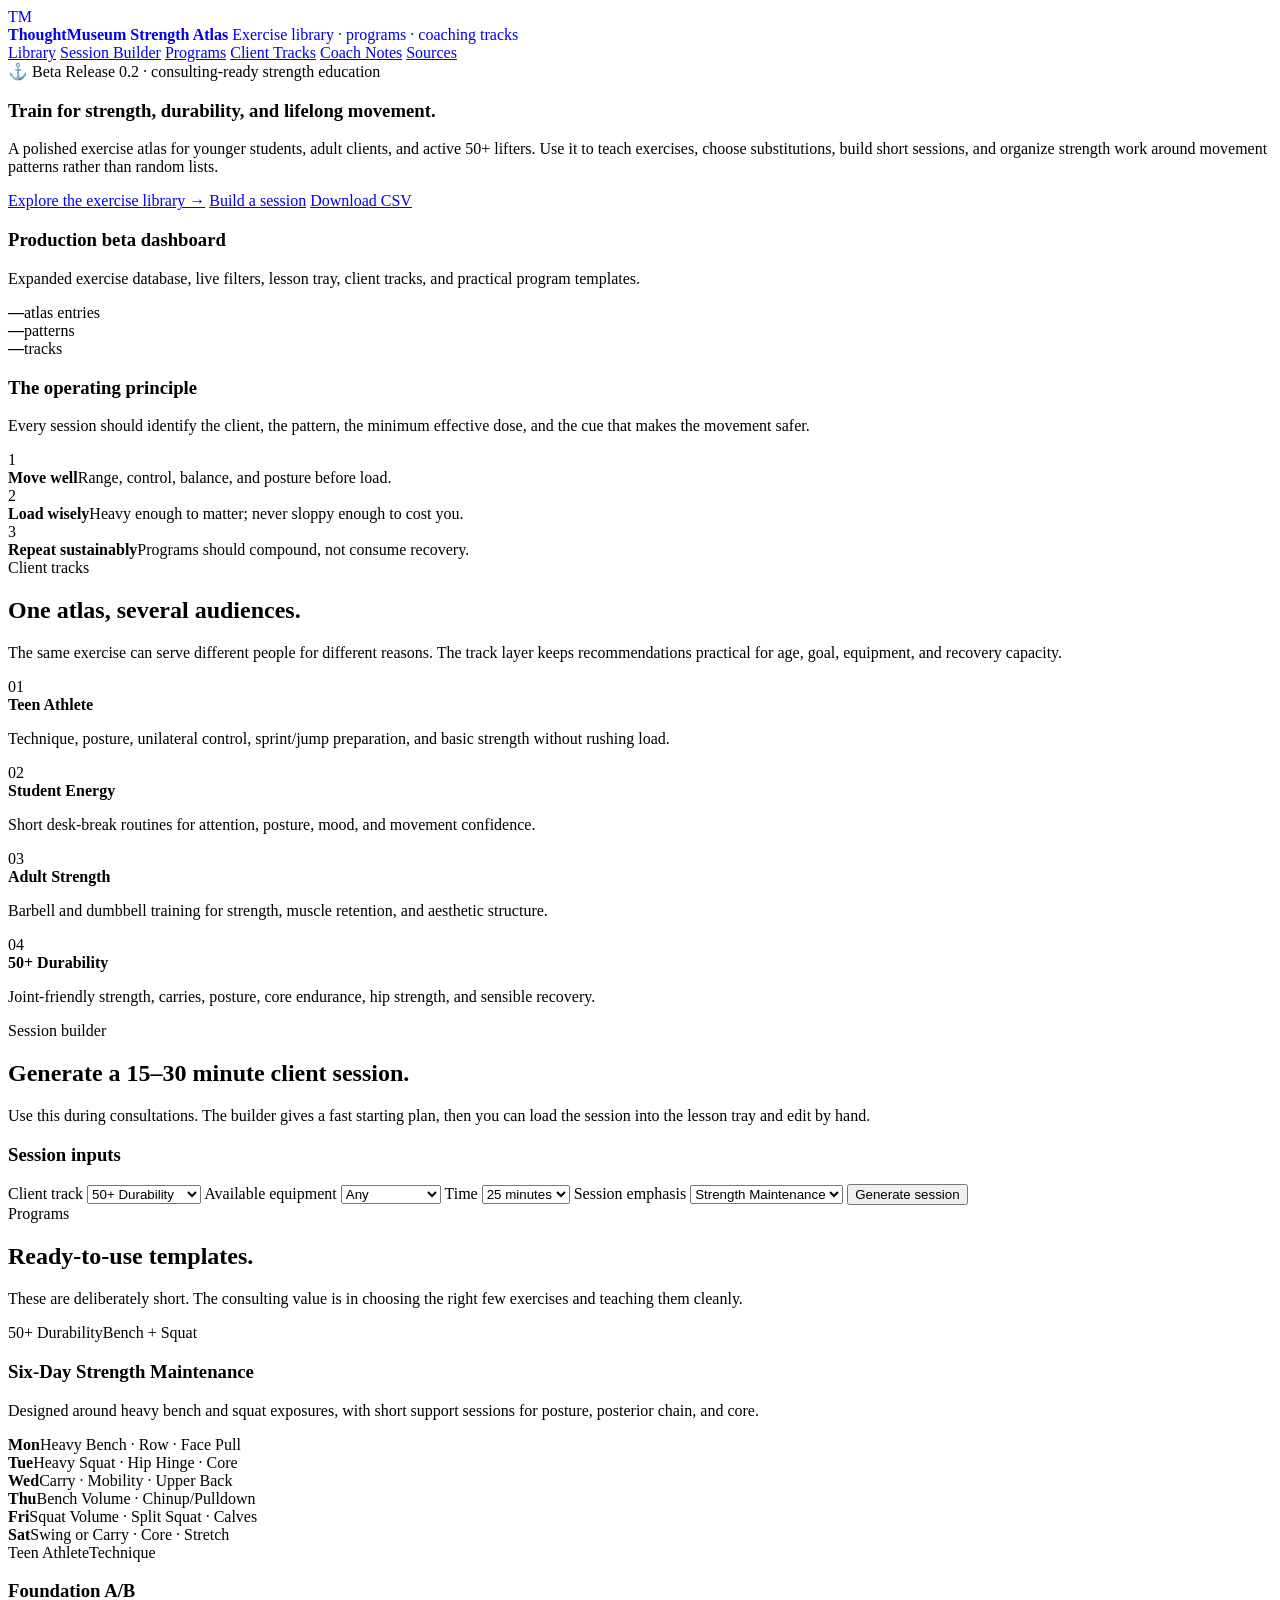
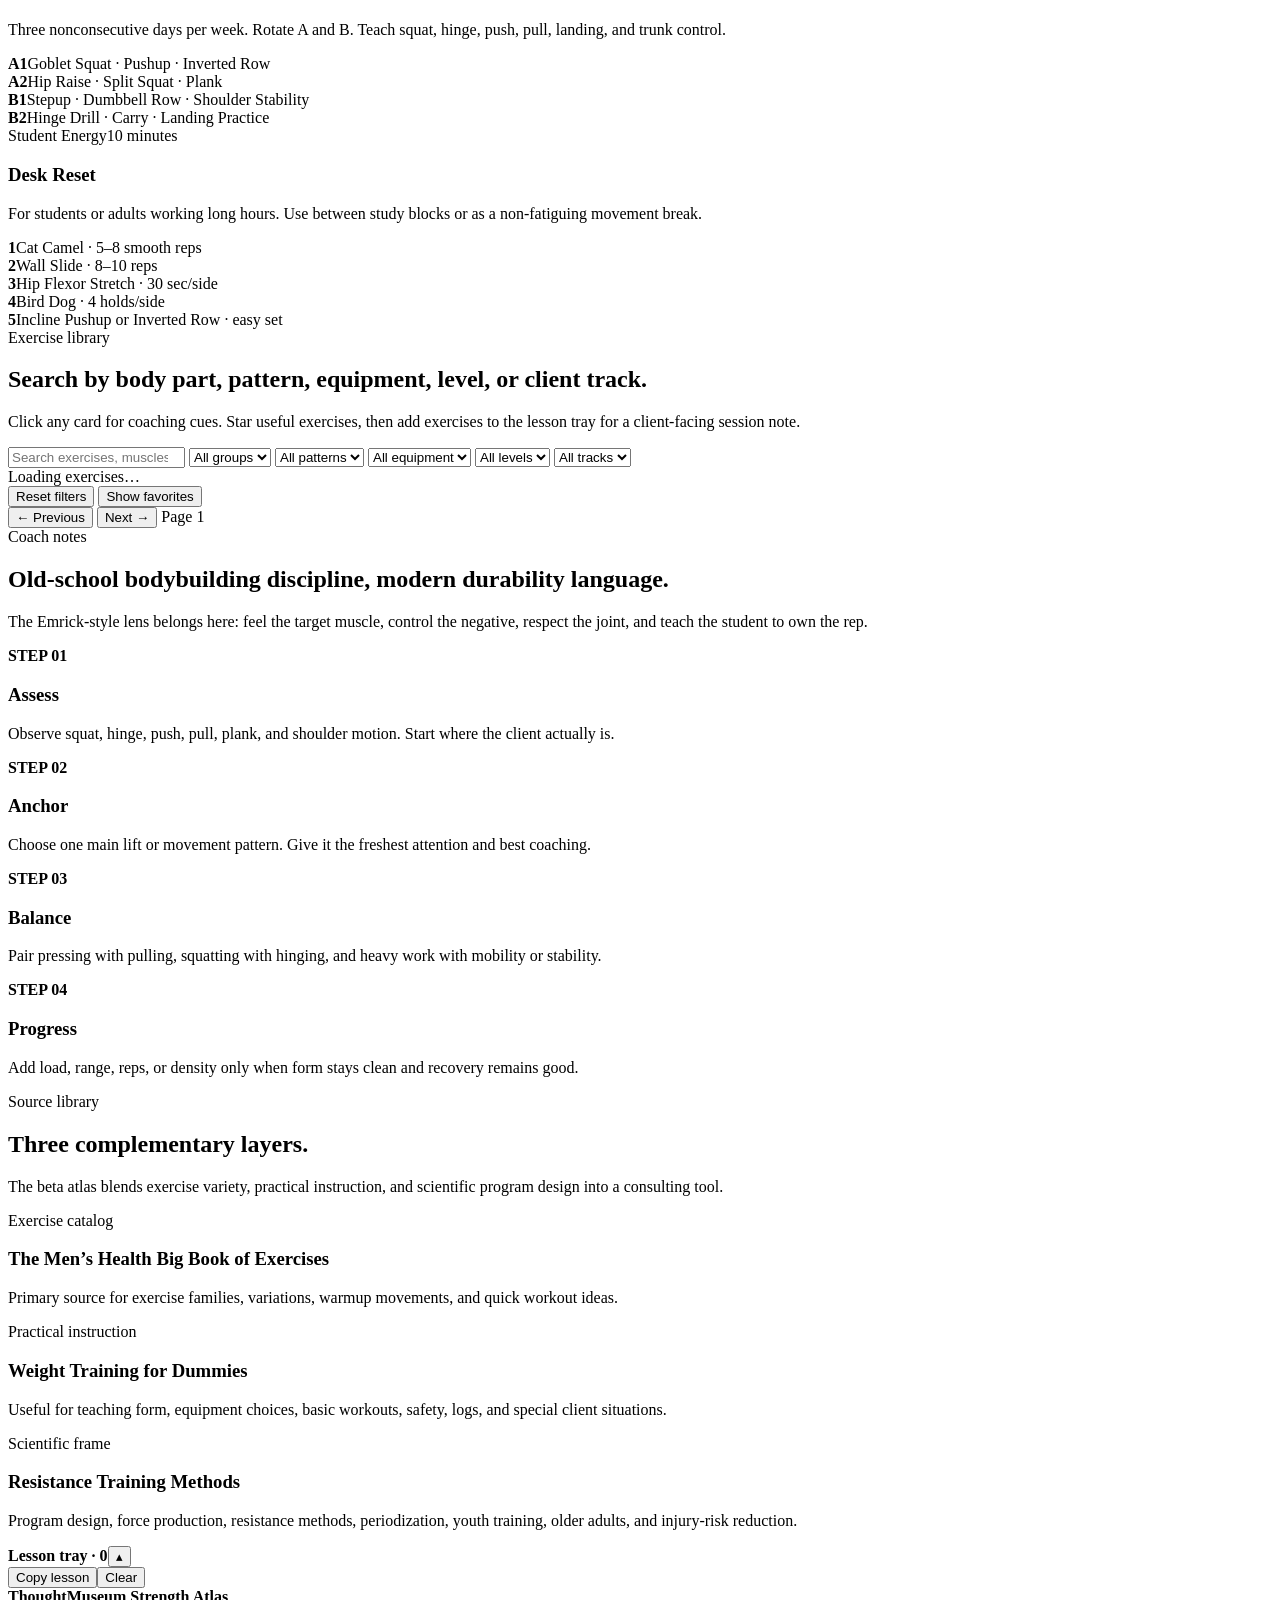
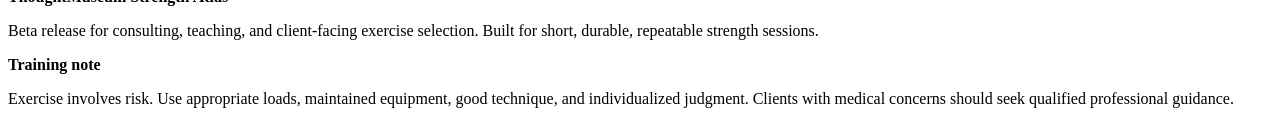
==== index.html @ 2395c8ed "Add files via upload" ====
<!DOCTYPE html>
<html lang="en">
<head>
  <meta charset="UTF-8" />
  <meta name="viewport" content="width=device-width, initial-scale=1.0" />
  <title>ThoughtMuseum Strength Atlas | Beta Release</title>
  <meta name="description" content="A student and client-facing strength training atlas for exercise selection, movement patterns, durability, and coaching sessions." />
  <link rel="stylesheet" href="assets/styles.css" />
</head>
<body>
  <header class="topbar">
    <div class="wrap nav">
      <a class="brand" href="#home" aria-label="ThoughtMuseum Strength Atlas home" style="text-decoration:none">
        <div class="brand-mark">TM</div>
        <div class="brand-text">
          <strong>ThoughtMuseum Strength Atlas</strong>
          <span>Exercise library · programs · coaching tracks</span>
        </div>
      </a>
      <nav class="navlinks" aria-label="Primary navigation">
        <a href="#library">Library</a>
        <a href="#builder">Session Builder</a>
        <a href="#programs">Programs</a>
        <a href="#tracks">Client Tracks</a>
        <a href="#coach">Coach Notes</a>
        <a href="#sources">Sources</a>
      </nav>
    </div>
  </header>

  <main id="home">
    <section class="hero">
      <div class="wrap hero-grid">
        <article class="hero-card">
          <div class="eyebrow">⚓ Beta Release 0.2 · consulting-ready strength education</div>
          <h1>Train for strength, durability, and lifelong movement.</h1>
          <p>
            A polished exercise atlas for younger students, adult clients, and active 50+ lifters. Use it to teach exercises, choose substitutions, build short sessions, and organize strength work around movement patterns rather than random lists.
          </p>
          <div class="hero-actions">
            <a class="btn btn-primary" href="#library">Explore the exercise library →</a>
            <a class="btn btn-ghost" href="#builder">Build a session</a>
            <a class="btn btn-ghost" href="data/exercise_catalog.csv" download>Download CSV</a>
          </div>
        </article>
        <aside class="status-stack">
          <div class="mini-card">
            <h3>Production beta dashboard</h3>
            <p>Expanded exercise database, live filters, lesson tray, client tracks, and practical program templates.</p>
            <div class="metric-row">
              <div class="metric"><strong id="exerciseTotal">—</strong><span>atlas entries</span></div>
              <div class="metric"><strong id="patternTotal">—</strong><span>patterns</span></div>
              <div class="metric"><strong id="trackTotal">—</strong><span>tracks</span></div>
            </div>
          </div>
          <div class="mini-card">
            <h3>The operating principle</h3>
            <p>Every session should identify the client, the pattern, the minimum effective dose, and the cue that makes the movement safer.</p>
            <div class="stack-list">
              <div class="stack-item"><div class="stack-icon">1</div><div><b>Move well</b><span>Range, control, balance, and posture before load.</span></div></div>
              <div class="stack-item"><div class="stack-icon">2</div><div><b>Load wisely</b><span>Heavy enough to matter; never sloppy enough to cost you.</span></div></div>
              <div class="stack-item"><div class="stack-icon">3</div><div><b>Repeat sustainably</b><span>Programs should compound, not consume recovery.</span></div></div>
            </div>
          </div>
        </aside>
      </div>
    </section>

    <section id="tracks">
      <div class="wrap">
        <div class="section-head">
          <div>
            <div class="section-kicker">Client tracks</div>
            <h2>One atlas, several audiences.</h2>
          </div>
          <p class="section-note">The same exercise can serve different people for different reasons. The track layer keeps recommendations practical for age, goal, equipment, and recovery capacity.</p>
        </div>
        <div class="grid grid-4">
          <article class="card track-card"><div class="num">01</div><strong>Teen Athlete</strong><p>Technique, posture, unilateral control, sprint/jump preparation, and basic strength without rushing load.</p></article>
          <article class="card track-card"><div class="num">02</div><strong>Student Energy</strong><p>Short desk-break routines for attention, posture, mood, and movement confidence.</p></article>
          <article class="card track-card"><div class="num">03</div><strong>Adult Strength</strong><p>Barbell and dumbbell training for strength, muscle retention, and aesthetic structure.</p></article>
          <article class="card track-card"><div class="num">04</div><strong>50+ Durability</strong><p>Joint-friendly strength, carries, posture, core endurance, hip strength, and sensible recovery.</p></article>
        </div>
      </div>
    </section>

    <section id="builder">
      <div class="wrap">
        <div class="section-head">
          <div>
            <div class="section-kicker">Session builder</div>
            <h2>Generate a 15–30 minute client session.</h2>
          </div>
          <p class="section-note">Use this during consultations. The builder gives a fast starting plan, then you can load the session into the lesson tray and edit by hand.</p>
        </div>
        <div class="builder">
          <article class="card">
            <h3>Session inputs</h3>
            <div class="builder-form">
              <label>Client track
                <select id="builderTrack">
                  <option>50+ Durability</option>
                  <option>Teen Athlete</option>
                  <option>Student Energy</option>
                  <option>Adult Strength</option>
                </select>
              </label>
              <label>Available equipment
                <select id="builderEquipment">
                  <option>Any</option>
                  <option>Body weight</option>
                  <option>Dumbbells</option>
                  <option>Barbell</option>
                  <option>Cable station</option>
                  <option>Bands</option>
                </select>
              </label>
              <label>Time
                <select id="builderTime">
                  <option value="15">15 minutes</option>
                  <option value="20">20 minutes</option>
                  <option value="25" selected>25 minutes</option>
                  <option value="30">30 minutes</option>
                </select>
              </label>
              <label>Session emphasis
                <select id="builderEmphasis">
                  <option>Strength Maintenance</option>
                  <option>Bench Support</option>
                  <option>Squat Support</option>
                  <option>Posture Reset</option>
                  <option>Athletic Durability</option>
                </select>
              </label>
              <button class="btn btn-dark" id="buildSession" type="button">Generate session</button>
            </div>
          </article>
          <article class="session-output" id="sessionOutput" aria-live="polite"></article>
        </div>
      </div>
    </section>

    <section id="programs">
      <div class="wrap">
        <div class="section-head">
          <div>
            <div class="section-kicker">Programs</div>
            <h2>Ready-to-use templates.</h2>
          </div>
          <p class="section-note">These are deliberately short. The consulting value is in choosing the right few exercises and teaching them cleanly.</p>
        </div>
        <div class="grid grid-3">
          <article class="card program-card">
            <div class="badge-row"><span class="tag durability">50+ Durability</span><span class="tag strength">Bench + Squat</span></div>
            <h3>Six-Day Strength Maintenance</h3>
            <p>Designed around heavy bench and squat exposures, with short support sessions for posture, posterior chain, and core.</p>
            <div class="program-table">
              <div class="program-row"><b>Mon</b><span>Heavy Bench · Row · Face Pull</span></div>
              <div class="program-row"><b>Tue</b><span>Heavy Squat · Hip Hinge · Core</span></div>
              <div class="program-row"><b>Wed</b><span>Carry · Mobility · Upper Back</span></div>
              <div class="program-row"><b>Thu</b><span>Bench Volume · Chinup/Pulldown</span></div>
              <div class="program-row"><b>Fri</b><span>Squat Volume · Split Squat · Calves</span></div>
              <div class="program-row"><b>Sat</b><span>Swing or Carry · Core · Stretch</span></div>
            </div>
          </article>
          <article class="card program-card">
            <div class="badge-row"><span class="tag youth">Teen Athlete</span><span class="tag power">Technique</span></div>
            <h3>Foundation A/B</h3>
            <p>Three nonconsecutive days per week. Rotate A and B. Teach squat, hinge, push, pull, landing, and trunk control.</p>
            <div class="program-table">
              <div class="program-row"><b>A1</b><span>Goblet Squat · Pushup · Inverted Row</span></div>
              <div class="program-row"><b>A2</b><span>Hip Raise · Split Squat · Plank</span></div>
              <div class="program-row"><b>B1</b><span>Stepup · Dumbbell Row · Shoulder Stability</span></div>
              <div class="program-row"><b>B2</b><span>Hinge Drill · Carry · Landing Practice</span></div>
            </div>
          </article>
          <article class="card program-card">
            <div class="badge-row"><span class="tag student">Student Energy</span><span class="tag mobility">10 minutes</span></div>
            <h3>Desk Reset</h3>
            <p>For students or adults working long hours. Use between study blocks or as a non-fatiguing movement break.</p>
            <div class="program-table">
              <div class="program-row"><b>1</b><span>Cat Camel · 5–8 smooth reps</span></div>
              <div class="program-row"><b>2</b><span>Wall Slide · 8–10 reps</span></div>
              <div class="program-row"><b>3</b><span>Hip Flexor Stretch · 30 sec/side</span></div>
              <div class="program-row"><b>4</b><span>Bird Dog · 4 holds/side</span></div>
              <div class="program-row"><b>5</b><span>Incline Pushup or Inverted Row · easy set</span></div>
            </div>
          </article>
        </div>
      </div>
    </section>

    <section id="library">
      <div class="wrap">
        <div class="section-head">
          <div>
            <div class="section-kicker">Exercise library</div>
            <h2>Search by body part, pattern, equipment, level, or client track.</h2>
          </div>
          <p class="section-note">Click any card for coaching cues. Star useful exercises, then add exercises to the lesson tray for a client-facing session note.</p>
        </div>
        <div class="library-panel">
          <div class="filters">
            <input id="search" type="search" placeholder="Search exercises, muscles, cues, sources…" />
            <select id="groupFilter"><option value="all">All groups</option></select>
            <select id="patternFilter"><option value="all">All patterns</option></select>
            <select id="equipmentFilter"><option value="all">All equipment</option></select>
            <select id="levelFilter"><option value="all">All levels</option></select>
            <select id="trackFilter"><option value="all">All tracks</option></select>
          </div>
          <div class="filter-tools">
            <span class="count" id="count">Loading exercises…</span>
            <div class="small-actions">
              <button class="mini-btn" id="resetFilters" type="button">Reset filters</button>
              <button class="mini-btn" id="showFavorites" type="button">Show favorites</button>
            </div>
          </div>
          <div class="cards" id="cards"></div>
          <div class="pagination">
            <button id="prevPage" type="button">← Previous</button>
            <button id="nextPage" type="button">Next →</button>
            <span class="mini-btn" id="pageInfo">Page 1</span>
          </div>
        </div>
      </div>
    </section>

    <section id="coach">
      <div class="wrap">
        <div class="section-head">
          <div>
            <div class="section-kicker">Coach notes</div>
            <h2>Old-school bodybuilding discipline, modern durability language.</h2>
          </div>
          <p class="section-note">The Emrick-style lens belongs here: feel the target muscle, control the negative, respect the joint, and teach the student to own the rep.</p>
        </div>
        <div class="script">
          <div class="script-step"><b>STEP 01</b><h3>Assess</h3><p>Observe squat, hinge, push, pull, plank, and shoulder motion. Start where the client actually is.</p></div>
          <div class="script-step"><b>STEP 02</b><h3>Anchor</h3><p>Choose one main lift or movement pattern. Give it the freshest attention and best coaching.</p></div>
          <div class="script-step"><b>STEP 03</b><h3>Balance</h3><p>Pair pressing with pulling, squatting with hinging, and heavy work with mobility or stability.</p></div>
          <div class="script-step"><b>STEP 04</b><h3>Progress</h3><p>Add load, range, reps, or density only when form stays clean and recovery remains good.</p></div>
        </div>
      </div>
    </section>

    <section id="sources">
      <div class="wrap">
        <div class="section-head">
          <div>
            <div class="section-kicker">Source library</div>
            <h2>Three complementary layers.</h2>
          </div>
          <p class="section-note">The beta atlas blends exercise variety, practical instruction, and scientific program design into a consulting tool.</p>
        </div>
        <div class="source-grid">
          <article class="source-card"><span class="source-type">Exercise catalog</span><h3>The Men’s Health Big Book of Exercises</h3><p>Primary source for exercise families, variations, warmup movements, and quick workout ideas.</p></article>
          <article class="source-card"><span class="source-type">Practical instruction</span><h3>Weight Training for Dummies</h3><p>Useful for teaching form, equipment choices, basic workouts, safety, logs, and special client situations.</p></article>
          <article class="source-card"><span class="source-type">Scientific frame</span><h3>Resistance Training Methods</h3><p>Program design, force production, resistance methods, periodization, youth training, older adults, and injury-risk reduction.</p></article>
        </div>
      </div>
    </section>
  </main>

  <aside class="drawer collapsed" id="lessonTray" aria-label="Lesson tray">
    <div class="drawer-head"><b>Lesson tray · <span id="trayCount">0</span></b><button class="drawer-toggle" id="toggleTray" type="button">▴</button></div>
    <div class="drawer-body"><div class="tray-list" id="trayList"></div></div>
    <div class="drawer-actions"><button class="mini-btn" id="copyTray" type="button">Copy lesson</button><button class="mini-btn" id="clearTray" type="button">Clear</button></div>
  </aside>

  <dialog id="exerciseModal">
    <div class="modal-head">
      <button class="close" id="closeModal" aria-label="Close detail panel">×</button>
      <h2 id="modalTitle">Exercise</h2>
      <p id="modalSubtitle">Pattern and source</p>
    </div>
    <div class="modal-body">
      <div class="detail-meta" id="modalMeta"></div>
      <div class="detail-grid">
        <div class="detail-box"><h4>Purpose</h4><p id="modalPurpose"></p></div>
        <div class="detail-box"><h4>Use with care</h4><p id="modalCaution"></p></div>
      </div>
      <div class="detail-box" style="margin-top:14px"><h4>Coaching cues</h4><ul id="modalCues"></ul></div>
      <div style="margin-top:16px"><button class="btn btn-dark" id="addToTray" type="button">Add to lesson tray</button></div>
    </div>
  </dialog>

  <div class="toast" id="toast" role="status" aria-live="polite"></div>

  <footer class="footer">
    <div class="wrap footer-grid">
      <div>
        <strong>ThoughtMuseum Strength Atlas</strong>
        <p>Beta release for consulting, teaching, and client-facing exercise selection. Built for short, durable, repeatable strength sessions.</p>
      </div>
      <div>
        <strong>Training note</strong>
        <p>Exercise involves risk. Use appropriate loads, maintained equipment, good technique, and individualized judgment. Clients with medical concerns should seek qualified professional guidance.</p>
      </div>
    </div>
  </footer>

  <script src="data/exercises.js"></script>
  <script src="assets/app.js"></script>
</body>
</html>
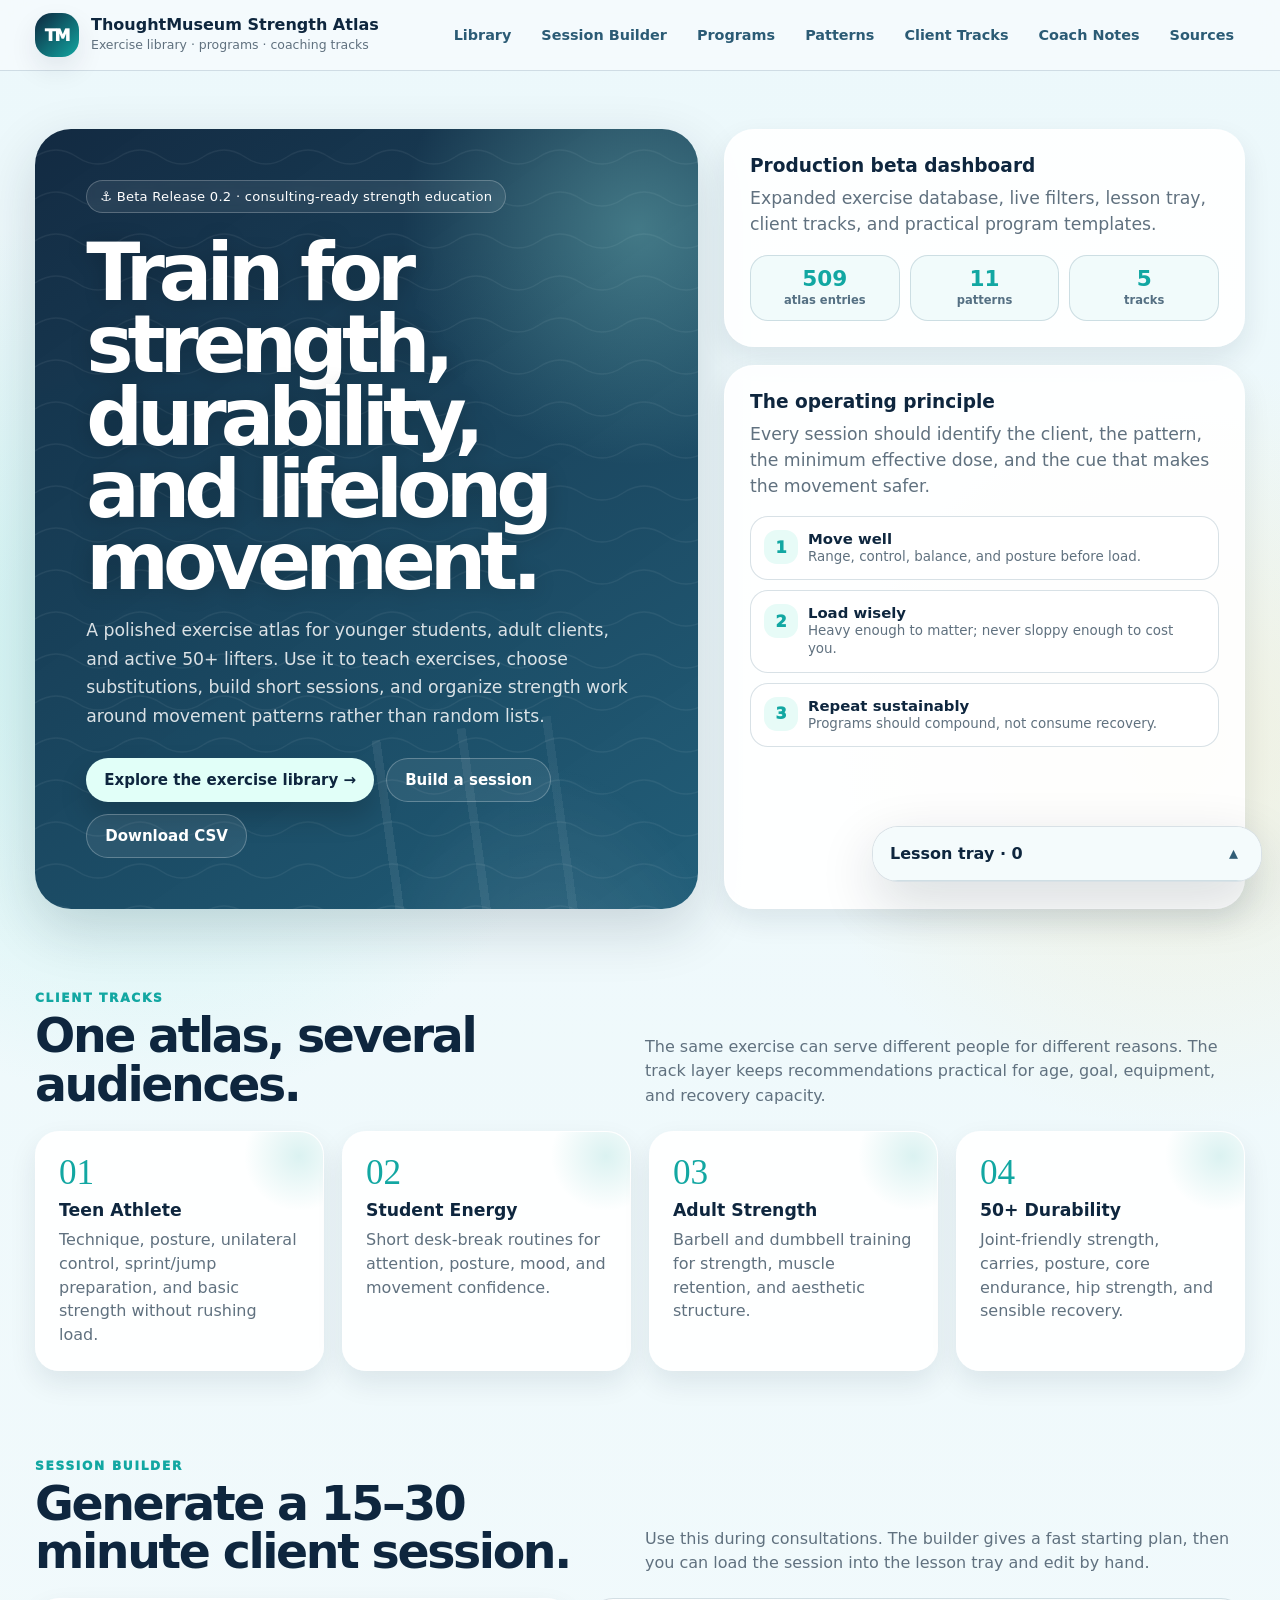
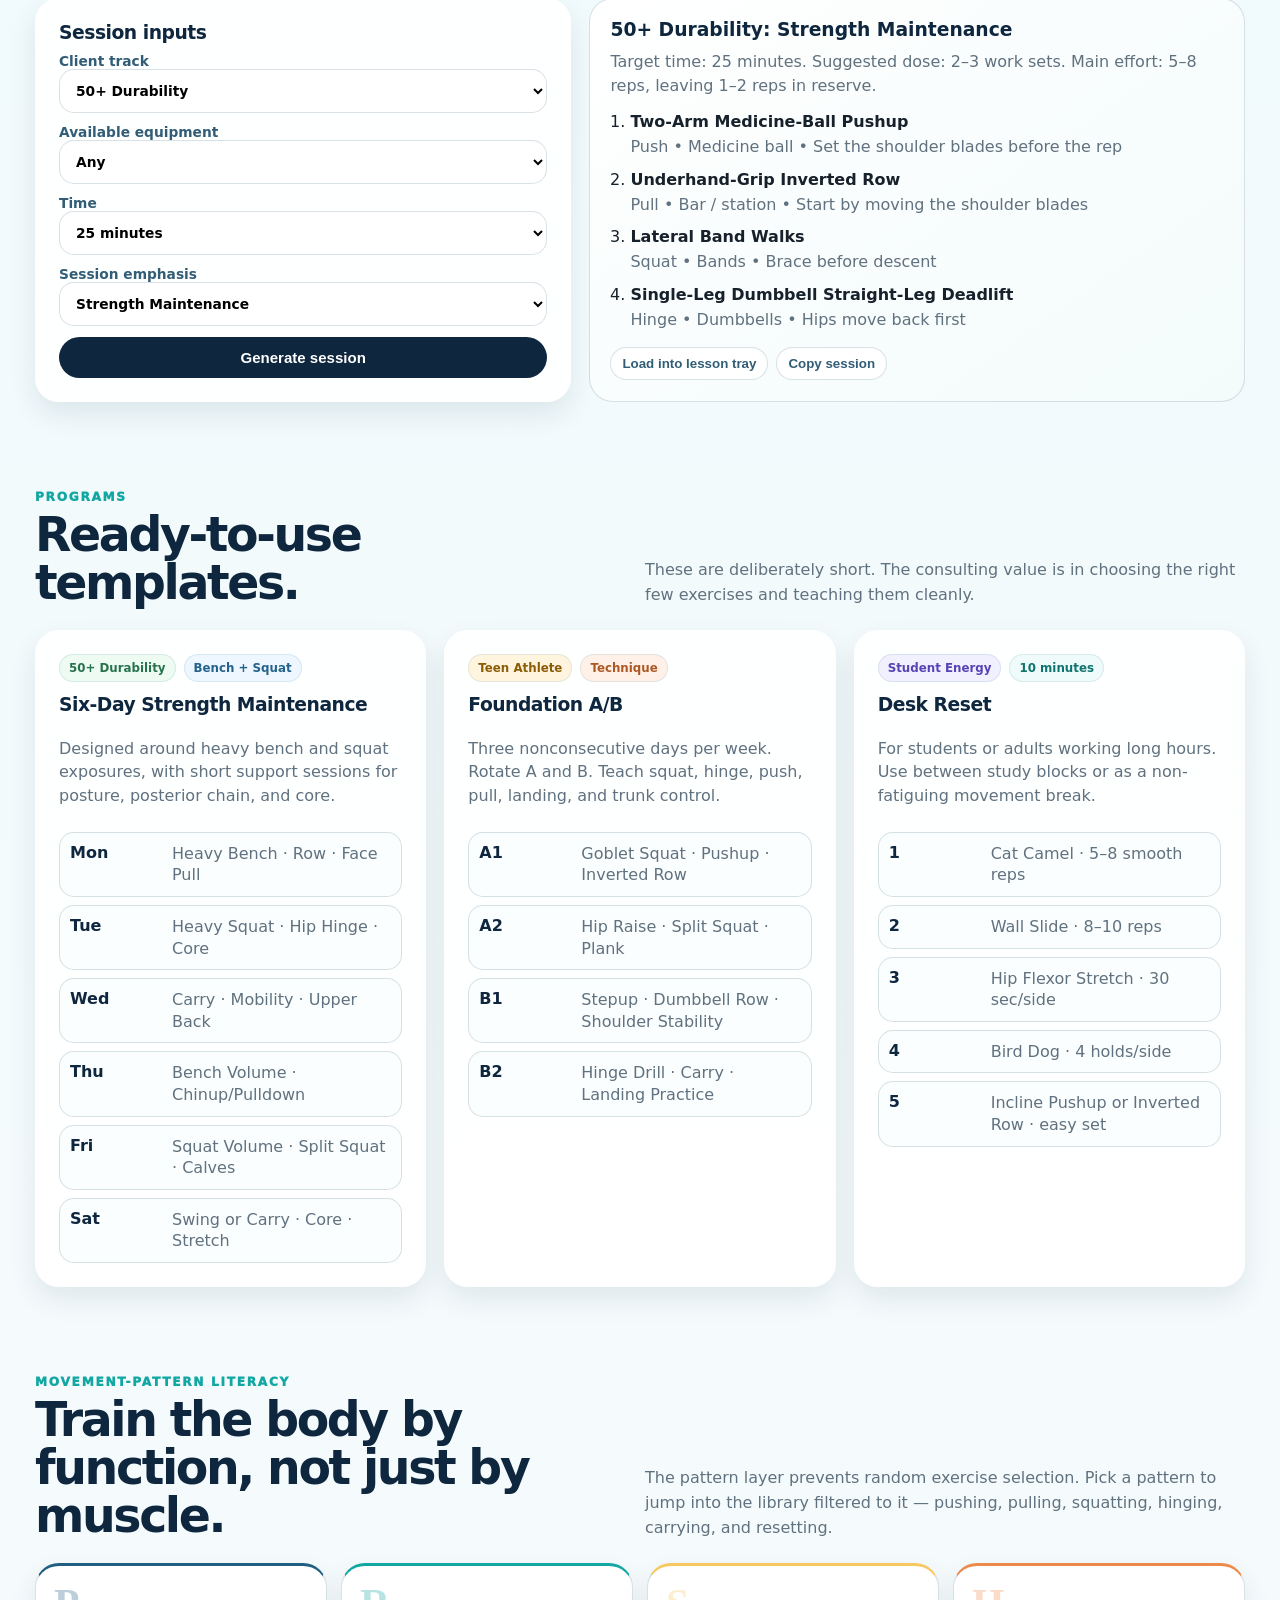
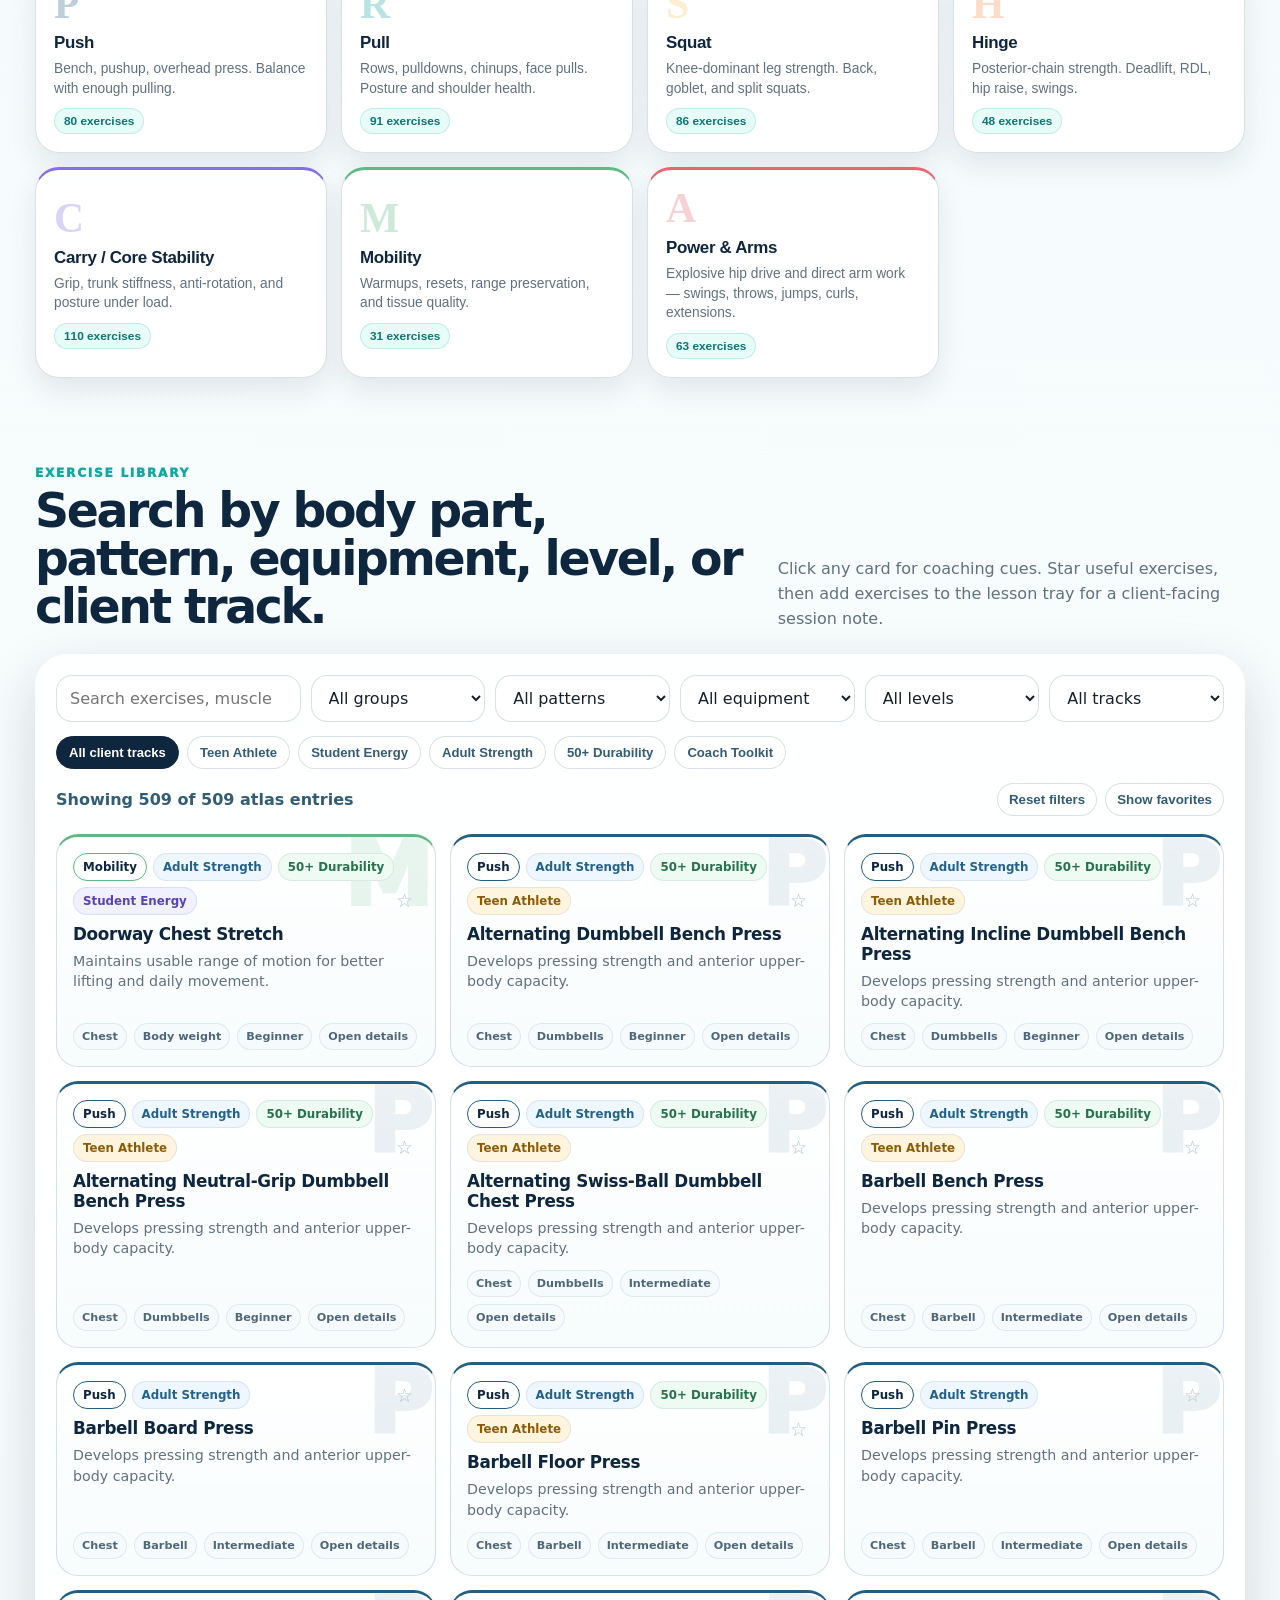
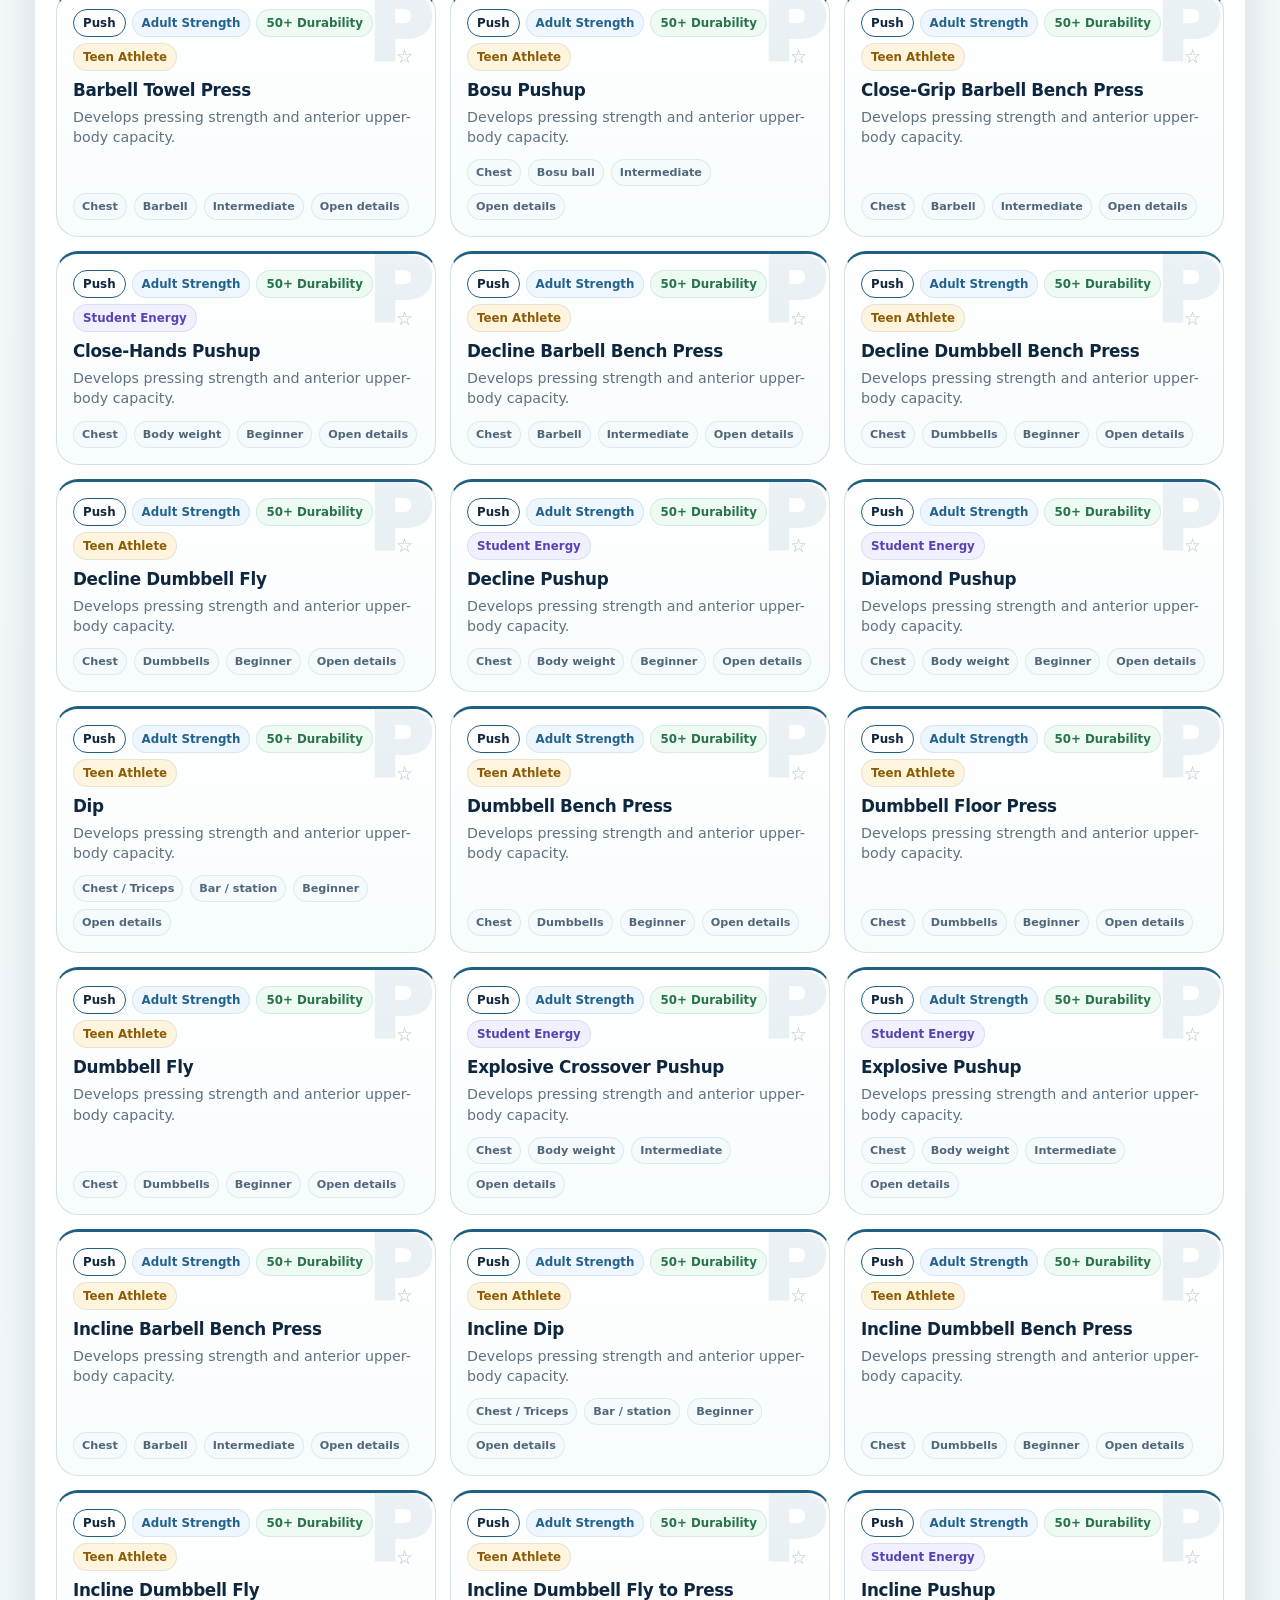
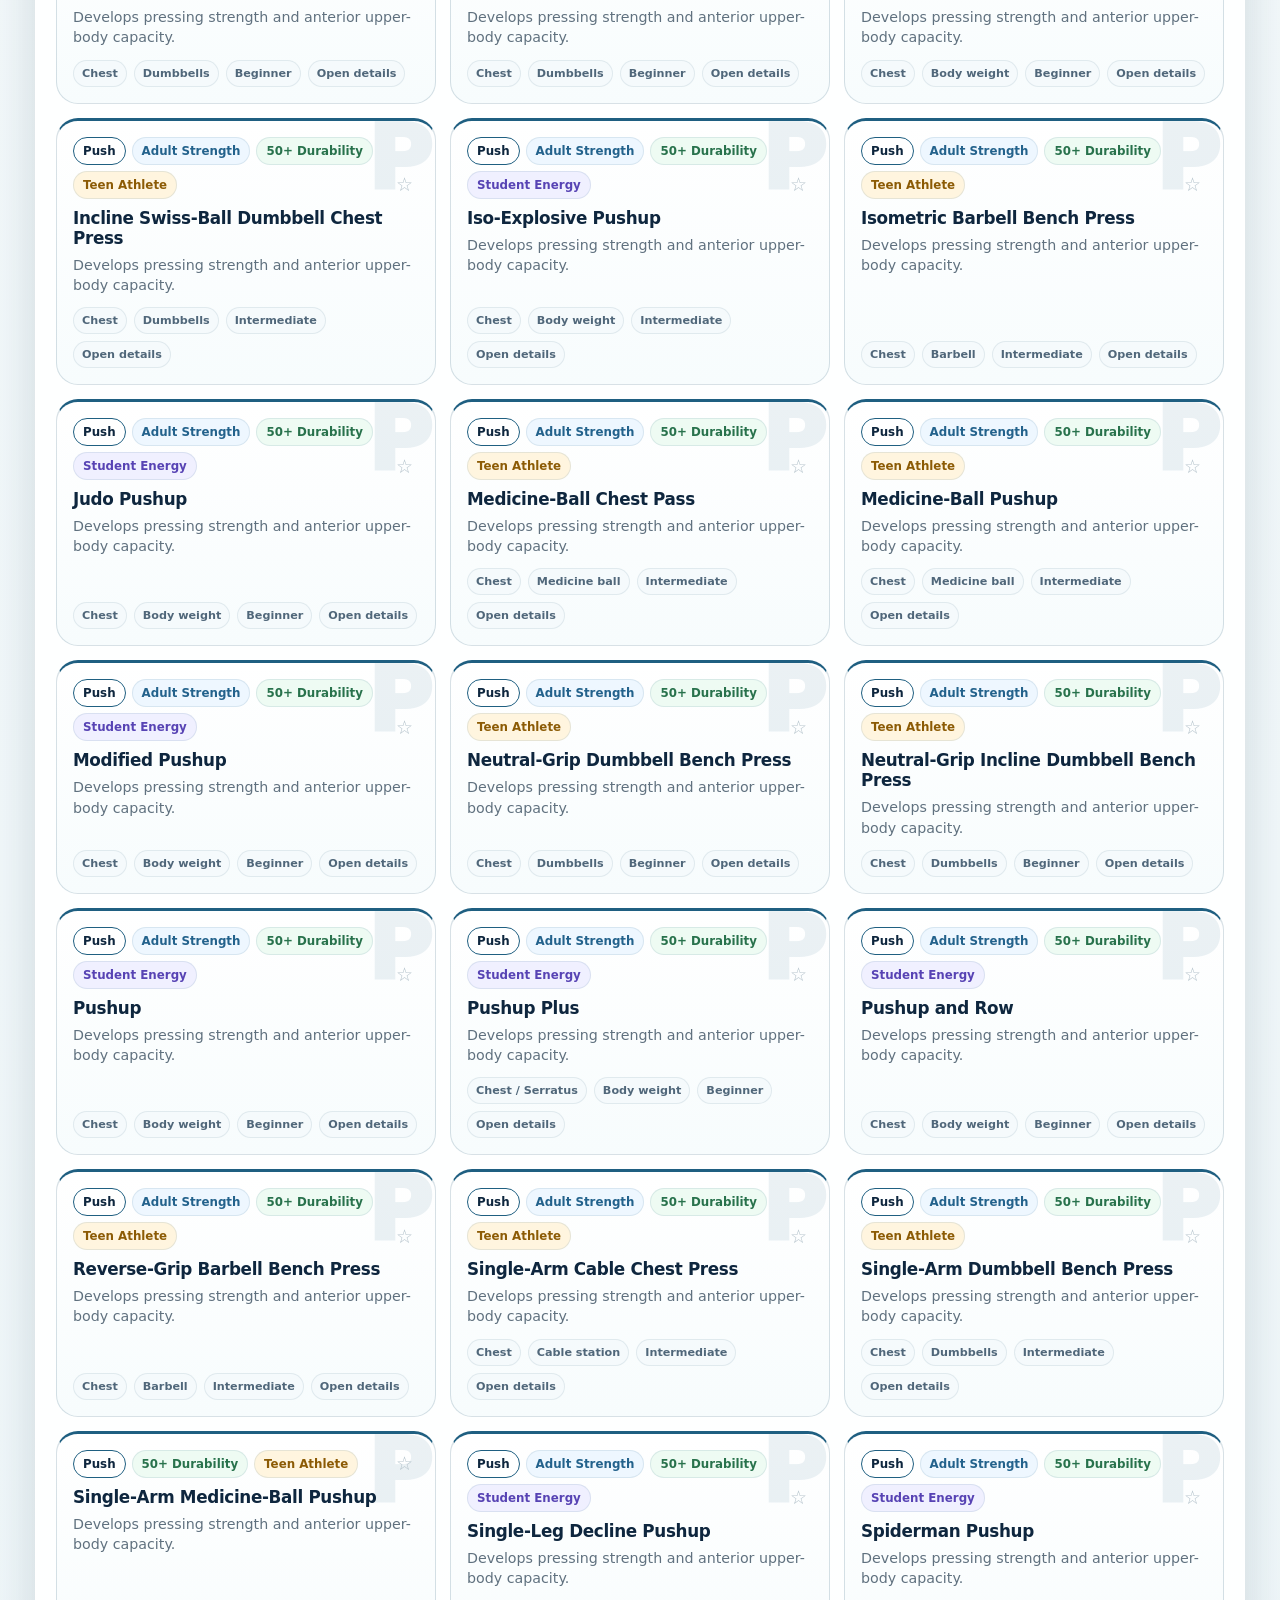
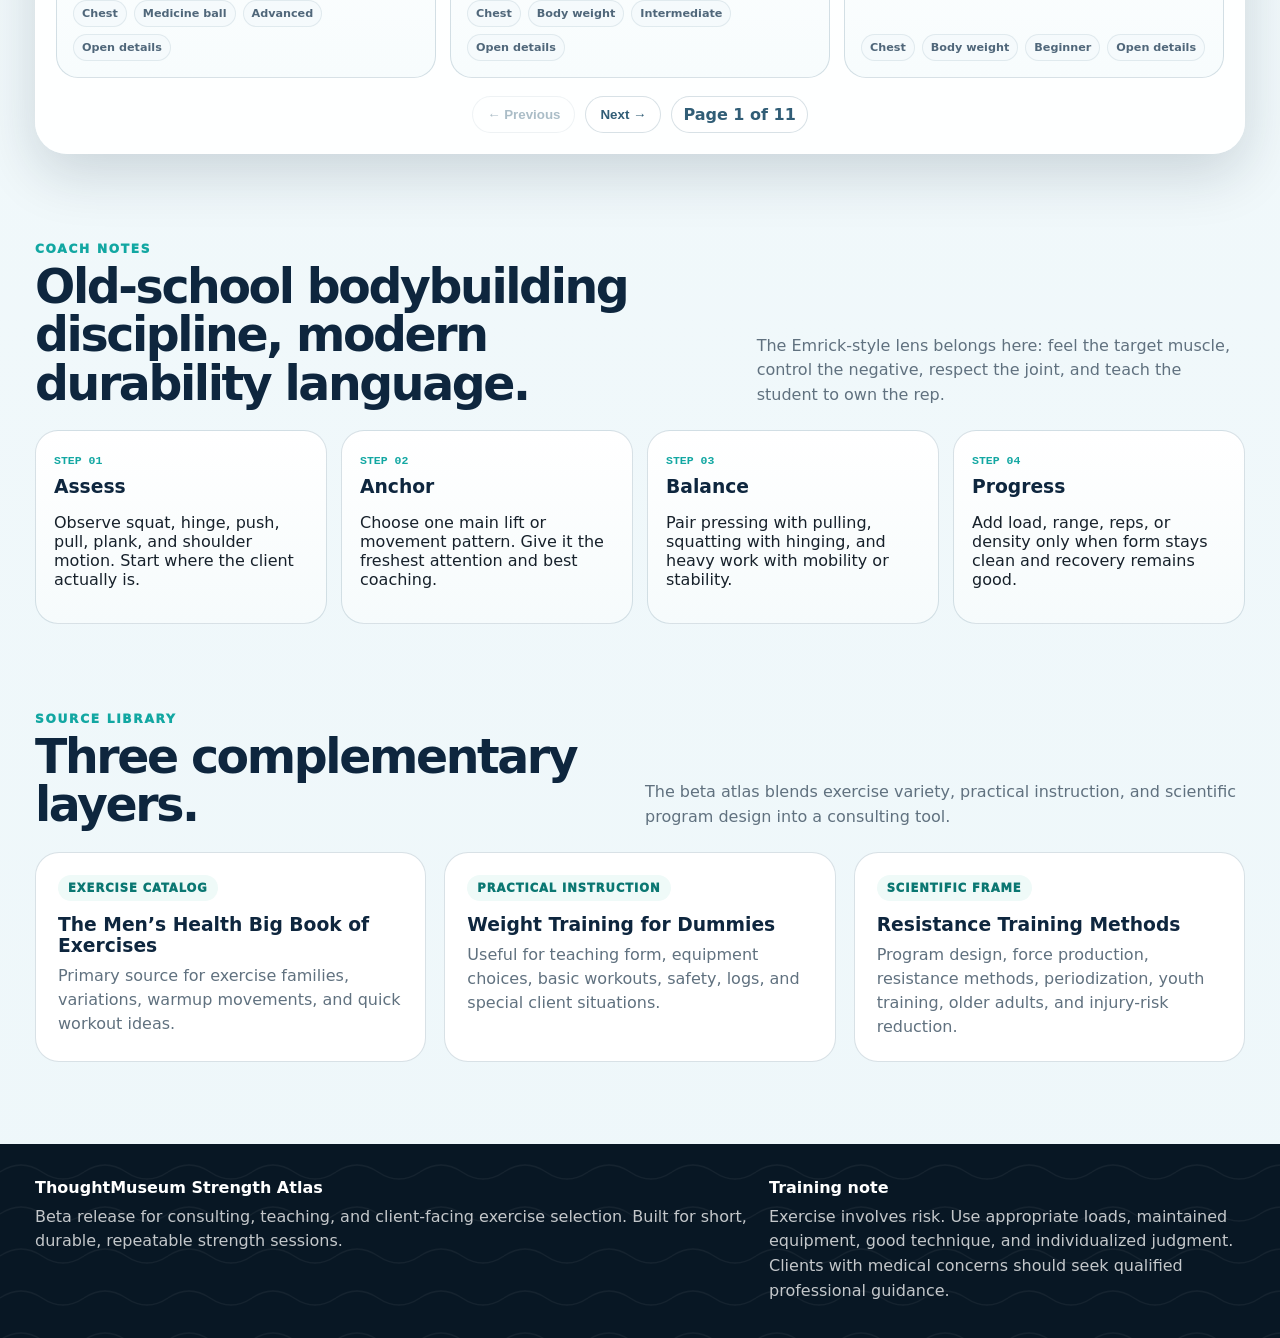
==== commit ee310651: "Phase 3: restore prototype visual language + fix library defects Visual restoration (additive, all f" ====
--- a/index.html
+++ b/index.html
@@ -21,6 +21,7 @@
         <a href="#library">Library</a>
         <a href="#builder">Session Builder</a>
         <a href="#programs">Programs</a>
+        <a href="#patterns">Patterns</a>
         <a href="#tracks">Client Tracks</a>
         <a href="#coach">Coach Notes</a>
         <a href="#sources">Sources</a>
@@ -190,6 +191,19 @@
       </div>
     </section>
 
+    <section id="patterns">
+      <div class="wrap">
+        <div class="section-head">
+          <div>
+            <div class="section-kicker">Movement-pattern literacy</div>
+            <h2>Train the body by function, not just by muscle.</h2>
+          </div>
+          <p class="section-note">The pattern layer prevents random exercise selection. Pick a pattern to jump into the library filtered to it — pushing, pulling, squatting, hinging, carrying, and resetting.</p>
+        </div>
+        <div class="pattern-grid" id="patternGrid"></div>
+      </div>
+    </section>
+
     <section id="library">
       <div class="wrap">
         <div class="section-head">
@@ -201,13 +215,14 @@
         </div>
         <div class="library-panel">
           <div class="filters">
-            <input id="search" type="search" placeholder="Search exercises, muscles, cues, sources…" />
-            <select id="groupFilter"><option value="all">All groups</option></select>
-            <select id="patternFilter"><option value="all">All patterns</option></select>
-            <select id="equipmentFilter"><option value="all">All equipment</option></select>
-            <select id="levelFilter"><option value="all">All levels</option></select>
-            <select id="trackFilter"><option value="all">All tracks</option></select>
-          </div>
+            <input id="search" type="search" aria-label="Search exercises" placeholder="Search exercises, muscles, cues, sources…" />
+            <select id="groupFilter" aria-label="Filter by muscle group"><option value="all">All groups</option></select>
+            <select id="patternFilter" aria-label="Filter by movement pattern"><option value="all">All patterns</option></select>
+            <select id="equipmentFilter" aria-label="Filter by equipment"><option value="all">All equipment</option></select>
+            <select id="levelFilter" aria-label="Filter by level"><option value="all">All levels</option></select>
+            <select id="trackFilter" aria-label="Filter by client track"><option value="all">All tracks</option></select>
+          </div>
+          <div class="quick-filters" id="trackChips" aria-label="Client track quick filters"></div>
           <div class="filter-tools">
             <span class="count" id="count">Loading exercises…</span>
             <div class="small-actions">
--- a/assets/styles.css
+++ b/assets/styles.css
@@ -0,0 +1,117 @@
+:root{
+  --ink:#17212b;
+  --muted:#60717f;
+  --navy:#0e263e;
+  --deep:#081724;
+  --blue:#1f5f81;
+  --teal:#12a7a2;
+  --aqua:#95e7df;
+  --mint:#e1fff8;
+  --paper:#f6fbfd;
+  --card:#ffffff;
+  --gold:#f6c85f;
+  --orange:#ed8a4a;
+  --rose:#e66672;
+  --green:#5eb984;
+  --purple:#846fe8;
+  --line:rgba(17,72,103,.16);
+  --shadow:0 20px 56px rgba(9,31,52,.16);
+  --soft:0 12px 28px rgba(9,31,52,.09);
+  --radius:24px;
+  --sans:Inter, ui-sans-serif, system-ui, -apple-system, BlinkMacSystemFont, "Segoe UI", sans-serif;
+  --serif:Georgia, "Times New Roman", serif;
+  --mono:"SFMono-Regular", Consolas, "Liberation Mono", Menlo, monospace;
+}
+*{box-sizing:border-box}
+html{scroll-behavior:smooth}
+body{
+  margin:0;
+  font-family:var(--sans);
+  color:var(--ink);
+  background:
+    radial-gradient(circle at 12% 7%, rgba(149,231,223,.42), transparent 28rem),
+    radial-gradient(circle at 92% 8%, rgba(246,200,95,.18), transparent 24rem),
+    linear-gradient(180deg,#ecf8fb 0%,#f8fcfd 45%,#eef7fa 100%);
+  min-height:100vh;
+}
+a{color:inherit}.wrap{width:min(1210px,calc(100% - 38px));margin:0 auto}
+.topbar{position:sticky;top:0;z-index:90;background:rgba(246,251,253,.82);border-bottom:1px solid var(--line);backdrop-filter:blur(18px)}
+.nav{display:flex;align-items:center;justify-content:space-between;padding:13px 0;gap:16px}.brand{display:flex;align-items:center;gap:12px;min-width:max-content}.brand-mark{width:44px;height:44px;border-radius:17px;display:grid;place-items:center;background:linear-gradient(135deg,var(--navy),var(--teal));color:#fff;font-weight:950;letter-spacing:-.08em;box-shadow:var(--soft)}.brand-text strong{display:block;color:var(--navy);line-height:1.05}.brand-text span{font-size:.78rem;color:var(--muted)}.navlinks{display:flex;gap:8px;flex-wrap:wrap;justify-content:flex-end}.navlinks a{text-decoration:none;color:#2b5b75;border-radius:999px;padding:8px 11px;font-size:.9rem;font-weight:750}.navlinks a:hover{background:rgba(18,167,162,.11)}
+.hero{padding:58px 0 38px}.hero-grid{display:grid;grid-template-columns:1.12fr .88fr;gap:26px;align-items:stretch}.hero-card{position:relative;overflow:hidden;min-height:445px;background:linear-gradient(145deg,rgba(14,38,62,.98),rgba(22,86,114,.95));color:#fff;border-radius:36px;padding:clamp(28px,4vw,52px);box-shadow:var(--shadow)}.hero-card:before{content:"";position:absolute;width:540px;height:540px;border-radius:50%;right:-210px;top:-170px;background:radial-gradient(circle,rgba(149,231,223,.34),transparent 62%)}.hero-card:after{content:"";position:absolute;inset:auto -55px -120px auto;width:430px;height:310px;background:linear-gradient(90deg,transparent 0 16%,rgba(255,255,255,.09) 16% 18%,transparent 18% 36%,rgba(255,255,255,.08) 36% 38%,transparent 38% 56%,rgba(255,255,255,.07) 56% 58%,transparent 58%),radial-gradient(ellipse at bottom,rgba(255,255,255,.14),transparent 62%);transform:rotate(-8deg);opacity:.8}.eyebrow{display:inline-flex;align-items:center;gap:9px;border:1px solid rgba(255,255,255,.23);background:rgba(255,255,255,.08);padding:8px 13px;border-radius:999px;font-size:.82rem;letter-spacing:.02em;position:relative;z-index:2}.hero h1{position:relative;z-index:2;font-size:clamp(2.45rem,6.2vw,5.2rem);line-height:.91;letter-spacing:-.075em;margin:24px 0 18px;max-width:790px}.hero p{position:relative;z-index:2;max-width:770px;color:rgba(255,255,255,.84);font-size:1.08rem;line-height:1.65}.hero-actions{position:relative;z-index:2;display:flex;flex-wrap:wrap;gap:12px;margin-top:28px}.btn{display:inline-flex;align-items:center;justify-content:center;gap:9px;border:0;border-radius:999px;padding:12px 18px;font-weight:900;font-size:.94rem;text-decoration:none;cursor:pointer;transition:transform .18s ease,box-shadow .18s ease}.btn:hover{transform:translateY(-2px)}.btn-primary{background:var(--mint);color:var(--navy);box-shadow:0 14px 28px rgba(0,0,0,.18)}.btn-dark{background:var(--navy);color:#fff}.btn-ghost{color:#fff;border:1px solid rgba(255,255,255,.25);background:rgba(255,255,255,.07)}.btn-line{background:#fff;color:var(--navy);border:1px solid var(--line)}
+.status-stack{display:grid;grid-template-rows:auto 1fr;gap:18px}.mini-card{background:rgba(255,255,255,.9);border:1px solid rgba(255,255,255,.82);border-radius:30px;padding:25px;box-shadow:var(--soft);overflow:hidden;position:relative}.mini-card h3{margin:0 0 10px;color:var(--navy);font-size:1.16rem}.mini-card p{margin:0;color:var(--muted);line-height:1.5}.metric-row{display:grid;grid-template-columns:repeat(3,1fr);gap:10px;margin-top:17px}.metric{border:1px solid var(--line);background:#f1fbfb;border-radius:18px;padding:12px 10px;text-align:center}.metric strong{display:block;font-size:1.35rem;color:var(--teal);line-height:1}.metric span{font-size:.72rem;color:#557083;font-weight:800}.stack-list{display:grid;gap:10px;margin-top:16px}.stack-item{display:flex;gap:10px;align-items:flex-start;padding:13px;border:1px solid var(--line);background:#fff;border-radius:18px}.stack-icon{width:34px;height:34px;border-radius:13px;display:grid;place-items:center;background:#e7fbf7;color:var(--teal);font-weight:950}.stack-item b{display:block;color:var(--navy);font-size:.93rem}.stack-item span{display:block;color:var(--muted);font-size:.84rem;line-height:1.35}
+section{padding:44px 0}.section-head{display:flex;align-items:flex-end;justify-content:space-between;gap:24px;margin-bottom:22px}.section-kicker{color:var(--teal);text-transform:uppercase;letter-spacing:.14em;font-weight:950;font-size:.76rem;margin-bottom:7px}.section-head h2{font-size:clamp(1.65rem,3.7vw,3rem);line-height:1.02;letter-spacing:-.05em;color:var(--navy);margin:0}.section-note{color:var(--muted);line-height:1.55;max-width:600px;margin:0}.grid{display:grid;gap:18px}.grid-4{grid-template-columns:repeat(4,1fr)}.grid-3{grid-template-columns:repeat(3,1fr)}.grid-2{grid-template-columns:repeat(2,1fr)}.card{background:rgba(255,255,255,.92);border:1px solid rgba(255,255,255,.84);border-radius:var(--radius);padding:23px;box-shadow:var(--soft)}.card h3{margin:0 0 10px;color:var(--navy);letter-spacing:-.025em}.card p{margin:0;color:var(--muted);line-height:1.48}.card ul{margin:14px 0 0;padding-left:18px;color:var(--muted);line-height:1.5}.badge-row,.tag-row{display:flex;gap:8px;flex-wrap:wrap}.tag{display:inline-flex;align-items:center;gap:6px;border-radius:999px;padding:6px 9px;font-size:.74rem;font-weight:900;background:#eff7fb;border:1px solid rgba(31,95,129,.11);color:#315d76}.tag.durability{background:#eefbf3;color:#28724c}.tag.youth{background:#fff5df;color:#8c5b05}.tag.student{background:#f0f0ff;color:#5743b4}.tag.strength{background:#eef7ff;color:#23628c}.tag.coach{background:#fff0f2;color:#a53849}.tag.mobility{background:#eefbfa;color:#0f7470}.tag.power{background:#fff1e8;color:#ad5823}.tag.core{background:#f1f4ff;color:#4053a7}.tag.selected{box-shadow:0 0 0 2px rgba(18,167,162,.25)}
+.track-card{position:relative;overflow:hidden}.track-card:before{content:"";position:absolute;right:-36px;top:-36px;width:120px;height:120px;border-radius:999px;background:radial-gradient(circle,rgba(18,167,162,.15),transparent 65%)}.track-card .num{font-family:var(--serif);font-size:2.2rem;color:var(--teal);line-height:1;margin-bottom:10px}.track-card strong{display:block;color:var(--navy);font-size:1.08rem;margin-bottom:8px}
+.library-panel{background:rgba(255,255,255,.88);border:1px solid rgba(255,255,255,.75);box-shadow:var(--shadow);border-radius:32px;padding:20px}.filters{display:grid;grid-template-columns:1.4fr repeat(5,1fr);gap:10px;margin-bottom:14px}.filters input,.filters select{width:100%;border:1px solid var(--line);background:#fff;border-radius:16px;padding:12px 13px;font:inherit;color:var(--ink);outline:none}.filters input:focus,.filters select:focus{border-color:rgba(18,167,162,.55);box-shadow:0 0 0 4px rgba(18,167,162,.12)}.filter-tools{display:flex;align-items:center;justify-content:space-between;gap:14px;flex-wrap:wrap;margin:12px 0 18px}.count{font-weight:900;color:#315d76}.small-actions{display:flex;gap:8px;flex-wrap:wrap}.mini-btn{border:1px solid var(--line);background:#fff;border-radius:999px;padding:8px 11px;font-weight:850;color:#315d76;cursor:pointer}.mini-btn:hover{background:#eefbf9}.cards{display:grid;grid-template-columns:repeat(3,1fr);gap:14px}.exercise-card{background:#fff;border:1px solid var(--line);border-radius:22px;padding:16px;min-height:205px;display:flex;flex-direction:column;justify-content:space-between;cursor:pointer;transition:transform .16s ease, box-shadow .16s ease, border-color .16s ease}.exercise-card:hover{transform:translateY(-3px);box-shadow:var(--soft);border-color:rgba(18,167,162,.35)}.exercise-card h3{margin:9px 0 7px;color:var(--navy);font-size:1.05rem;letter-spacing:-.02em}.exercise-card p{margin:0;color:var(--muted);line-height:1.42;font-size:.89rem}.card-bottom{display:flex;gap:7px;flex-wrap:wrap;margin-top:12px}.pill{display:inline-flex;border-radius:999px;padding:6px 8px;background:#f5fafc;border:1px solid rgba(17,72,103,.09);color:#50677a;font-weight:800;font-size:.7rem}.star{margin-left:auto;border:0;background:transparent;font-size:1.18rem;cursor:pointer;color:#b3c1ca}.star.on{color:#f0b734}.pagination{display:flex;justify-content:center;gap:10px;margin-top:18px}.pagination button{border:1px solid var(--line);background:#fff;border-radius:999px;padding:9px 14px;font-weight:850;color:#315d76;cursor:pointer}.pagination button:disabled{opacity:.4;cursor:not-allowed}.drawer{position:fixed;right:18px;bottom:18px;width:min(390px,calc(100% - 36px));background:#fff;border:1px solid var(--line);border-radius:26px;box-shadow:var(--shadow);z-index:80;overflow:hidden}.drawer-head{display:flex;justify-content:space-between;align-items:center;padding:15px 17px;border-bottom:1px solid var(--line);background:#f4fbfc}.drawer-head b{color:var(--navy)}.drawer-body{padding:14px 17px;max-height:300px;overflow:auto}.tray-list{display:grid;gap:8px}.tray-item{display:flex;align-items:center;justify-content:space-between;gap:8px;padding:9px 10px;border:1px solid var(--line);border-radius:15px}.tray-item span{font-weight:850;color:#315d76}.tray-item button{border:0;background:#fff0f2;color:#9d3242;border-radius:999px;cursor:pointer}.drawer-actions{display:flex;gap:8px;padding:0 17px 16px}.drawer-actions button{flex:1}.drawer.collapsed .drawer-body,.drawer.collapsed .drawer-actions{display:none}.drawer-toggle{border:0;background:transparent;font-size:1.1rem;cursor:pointer;color:#315d76}
+.builder{display:grid;grid-template-columns:.9fr 1.1fr;gap:18px;align-items:stretch}.builder-form{display:grid;gap:11px}.builder-form label{font-weight:900;color:#315d76;font-size:.86rem}.builder-form select{width:100%;border:1px solid var(--line);border-radius:15px;padding:12px;background:#fff;font:inherit}.session-output{background:linear-gradient(145deg,#fff,#f3fbfb);border:1px solid var(--line);border-radius:24px;padding:20px;min-height:310px}.session-output h3{margin:0 0 10px;color:var(--navy)}.session-output ol{margin:12px 0 0;padding-left:20px;color:var(--ink);line-height:1.55}.session-output li{margin-bottom:8px}.script{display:grid;grid-template-columns:repeat(4,1fr);gap:14px}.script-step{background:linear-gradient(180deg,#fff,#f6fbfc);border:1px solid var(--line);border-radius:23px;padding:18px}.script-step b{display:inline-flex;font-family:var(--mono);font-size:.72rem;color:var(--teal);margin-bottom:9px}.script-step h3{margin:0 0 8px;color:var(--navy)}.program-card{display:flex;flex-direction:column;gap:12px}.program-table{display:grid;gap:8px;margin-top:12px}.program-row{display:grid;grid-template-columns:92px 1fr;gap:10px;padding:10px;border:1px solid var(--line);background:#fbfefe;border-radius:15px}.program-row b{color:var(--navy)}.program-row span{color:var(--muted);line-height:1.35}.source-grid{display:grid;grid-template-columns:repeat(3,1fr);gap:18px}.source-card{background:#fff;border:1px solid var(--line);border-radius:24px;padding:22px}.source-card .source-type{display:inline-flex;border-radius:999px;background:#effaf8;color:#0b7772;padding:6px 10px;font-size:.72rem;font-weight:950;text-transform:uppercase;letter-spacing:.08em}.source-card h3{color:var(--navy);margin:13px 0 8px}.source-card p{color:var(--muted);line-height:1.5;margin:0}.footer{padding:34px 0;background:var(--deep);color:rgba(255,255,255,.76);margin-top:38px}.footer-grid{display:grid;grid-template-columns:1.2fr .8fr;gap:20px;align-items:start}.footer strong{color:#fff}.footer p{margin:8px 0 0;line-height:1.55}.footer a{text-decoration:none;color:var(--aqua)}
+dialog{border:0;border-radius:28px;padding:0;width:min(790px,calc(100% - 34px));box-shadow:var(--shadow);background:#fff;color:var(--ink)}dialog::backdrop{background:rgba(8,23,36,.48);backdrop-filter:blur(4px)}.modal-head{background:linear-gradient(135deg,var(--navy),var(--blue));color:#fff;padding:25px 28px;position:relative}.modal-head h2{margin:0;font-size:1.9rem;letter-spacing:-.04em}.modal-head p{margin:6px 0 0;color:rgba(255,255,255,.78)}.close{position:absolute;right:16px;top:14px;width:36px;height:36px;border:0;border-radius:50%;background:rgba(255,255,255,.16);color:#fff;font-size:1.4rem;cursor:pointer}.modal-body{padding:24px 28px}.detail-meta{display:flex;flex-wrap:wrap;gap:8px;margin-bottom:16px}.detail-grid{display:grid;grid-template-columns:1fr 1fr;gap:14px}.detail-box{border:1px solid var(--line);border-radius:20px;padding:16px;background:#f8fcfd}.detail-box h4{margin:0 0 10px;color:var(--navy)}.detail-box ul{margin:0;padding-left:18px;color:var(--muted);line-height:1.5}.detail-box p{margin:0;color:var(--muted);line-height:1.5}.toast{position:fixed;left:50%;bottom:22px;transform:translateX(-50%) translateY(20px);background:var(--navy);color:#fff;padding:12px 18px;border-radius:999px;box-shadow:var(--shadow);opacity:0;pointer-events:none;z-index:120;transition:all .22s ease}.toast.show{opacity:1;transform:translateX(-50%) translateY(0)}
+@media(max-width:980px){.hero-grid,.builder,.footer-grid{grid-template-columns:1fr}.grid-4,.grid-3,.source-grid,.cards{grid-template-columns:repeat(2,1fr)}.filters{grid-template-columns:1fr 1fr}.script{grid-template-columns:repeat(2,1fr)}.section-head{display:block}.section-note{margin-top:10px}.status-stack{grid-template-rows:auto}.drawer{position:static;width:auto;margin:18px auto 0}.drawer.collapsed .drawer-body,.drawer.collapsed .drawer-actions{display:block}.drawer-toggle{display:none}}
+@media(max-width:650px){.wrap{width:min(100% - 24px,1210px)}.nav{align-items:flex-start}.navlinks{display:none}.hero{padding-top:30px}.hero-card{border-radius:26px;min-height:auto}.metric-row,.grid-4,.grid-3,.grid-2,.source-grid,.cards,.filters,.script,.detail-grid{grid-template-columns:1fr}.program-row{grid-template-columns:1fr}.hero h1{font-size:2.65rem}.modal-body,.modal-head{padding:21px}.drawer{border-radius:22px}}
+
+/* ============================================================
+   Phase 3 restorations — prototype visual language brought back
+   into the production atlas (card watermark, track chips,
+   movement-pattern navigation). Appended last so it layers
+   cleanly over the existing cascade.
+   ============================================================ */
+
+/* Signature pattern-letter watermark on each exercise card */
+.exercise-card{position:relative;overflow:hidden}
+.exercise-card::before{content:attr(data-pattern-letter);position:absolute;right:10px;top:-6px;font-size:5.6rem;font-weight:950;line-height:1;letter-spacing:-.08em;color:rgba(18,167,162,.07);pointer-events:none;z-index:0}
+.exercise-card>div{position:relative;z-index:1}
+.exercise-card .tag-row{display:flex;flex-wrap:wrap;gap:6px;align-items:center}
+
+/* One-tap client-track quick filters */
+.quick-filters{display:flex;flex-wrap:wrap;gap:8px;margin:0 0 14px}
+.chip{border:1px solid var(--line);background:#fff;color:#315d76;padding:8px 12px;border-radius:999px;cursor:pointer;font-weight:850;font-size:.82rem;transition:background .16s ease,color .16s ease,transform .16s ease}
+.chip:hover{transform:translateY(-1px)}
+.chip.active{background:var(--navy);color:#fff;border-color:var(--navy)}
+
+/* Movement-pattern navigation grid */
+.pattern-grid{display:grid;grid-template-columns:repeat(4,1fr);gap:14px}
+.pattern-card{position:relative;overflow:hidden;text-align:left;background:rgba(255,255,255,.92);border:1px solid var(--line);border-radius:var(--radius);padding:18px;box-shadow:var(--soft);cursor:pointer;transition:transform .16s ease,box-shadow .16s ease,border-color .16s ease}
+.pattern-card:hover{transform:translateY(-3px);box-shadow:var(--shadow);border-color:rgba(18,167,162,.35)}
+.pattern-card .big{font-family:var(--serif);font-size:2.6rem;line-height:1;color:rgba(18,167,162,.22);font-weight:900}
+.pattern-card h3{margin:8px 0 6px;color:var(--navy);font-size:1.06rem;letter-spacing:-.02em}
+.pattern-card p{margin:0 0 10px;color:var(--muted);line-height:1.42;font-size:.86rem}
+.pattern-card .pattern-count{display:inline-flex;align-items:center;gap:6px;font-size:.74rem;font-weight:900;color:#0b7772;background:#e7fbf7;border:1px solid rgba(18,167,162,.18);border-radius:999px;padding:5px 9px}
+@media(max-width:980px){.pattern-grid{grid-template-columns:repeat(3,1fr)}}
+@media(max-width:650px){.pattern-grid{grid-template-columns:repeat(2,1fr)}}
+@media(max-width:460px){.pattern-grid{grid-template-columns:1fr}}
+
+/* ---- Movement-pattern family colour system ----
+   One accent var drives the card's top rule, watermark tint, pattern badge,
+   and the matching pattern-nav card. Keeps the atlas colour-coded by function. */
+.exercise-card.fam-push,   .pattern-card.fam-push    {--accent:var(--blue)}
+.exercise-card.fam-pull,   .pattern-card.fam-pull    {--accent:var(--teal)}
+.exercise-card.fam-squat,  .pattern-card.fam-squat   {--accent:var(--gold)}
+.exercise-card.fam-hinge,  .pattern-card.fam-hinge   {--accent:var(--orange)}
+.exercise-card.fam-carry,  .pattern-card.fam-carry   {--accent:var(--purple)}
+.exercise-card.fam-mobility,.pattern-card.fam-mobility{--accent:var(--green)}
+.exercise-card.fam-powerarms,.pattern-card.fam-powerarms{--accent:var(--rose)}
+.exercise-card.fam-other,  .pattern-card.fam-other   {--accent:var(--rose)}
+
+/* Richer, colour-indexed exercise card */
+.exercise-card{--accent:var(--teal);border-top:3px solid var(--accent);background:linear-gradient(180deg,#ffffff 0%,#f7fcfd 100%)}
+.exercise-card .pattern-tag{border:1px solid var(--accent);color:var(--navy);background:#fff}
+.exercise-card.fam-push::before    {color:rgba(31,95,129,.09)}
+.exercise-card.fam-squat::before   {color:rgba(193,150,40,.14)}
+.exercise-card.fam-hinge::before   {color:rgba(237,138,74,.12)}
+.exercise-card.fam-carry::before   {color:rgba(132,111,232,.11)}
+.exercise-card.fam-mobility::before{color:rgba(94,185,132,.14)}
+.exercise-card.fam-powerarms::before{color:rgba(230,102,114,.11)}
+.exercise-card.fam-other::before   {color:rgba(230,102,114,.10)}
+
+/* Actively-filtered client track stands out on every card */
+.tag.track-active{background:var(--navy);color:#fff;border-color:var(--navy);box-shadow:0 4px 10px rgba(9,31,52,.18)}
+
+/* Pattern-nav cards inherit the family accent + a selected state */
+.pattern-card{--accent:var(--teal);border-top:3px solid var(--accent)}
+.pattern-card .big{color:var(--accent);opacity:.30}
+.pattern-card.selected{border-color:var(--accent);box-shadow:0 0 0 2px var(--accent),var(--shadow)}
+
+/* ---- Nautical / oceanic chart texture ----
+   Faint repeating wave layered over the navy hero and footer. */
+.hero-card{background-image:url("data:image/svg+xml,%3Csvg%20xmlns='http://www.w3.org/2000/svg'%20width='84'%20height='42'%3E%3Cpath%20d='M0%2028%20Q21%2014%2042%2028%20T84%2028'%20fill='none'%20stroke='rgba(255,255,255,0.06)'%20stroke-width='1.4'/%3E%3C/svg%3E"),linear-gradient(145deg,rgba(14,38,62,.98),rgba(22,86,114,.95))}
+.footer{background-color:var(--deep);background-image:url("data:image/svg+xml,%3Csvg%20xmlns='http://www.w3.org/2000/svg'%20width='84'%20height='42'%3E%3Cpath%20d='M0%2028%20Q21%2014%2042%2028%20T84%2028'%20fill='none'%20stroke='rgba(255,255,255,0.05)'%20stroke-width='1.3'/%3E%3C/svg%3E")}
+.hero h1{text-shadow:0 2px 22px rgba(0,0,0,.20)}
+.eyebrow{backdrop-filter:blur(4px)}
